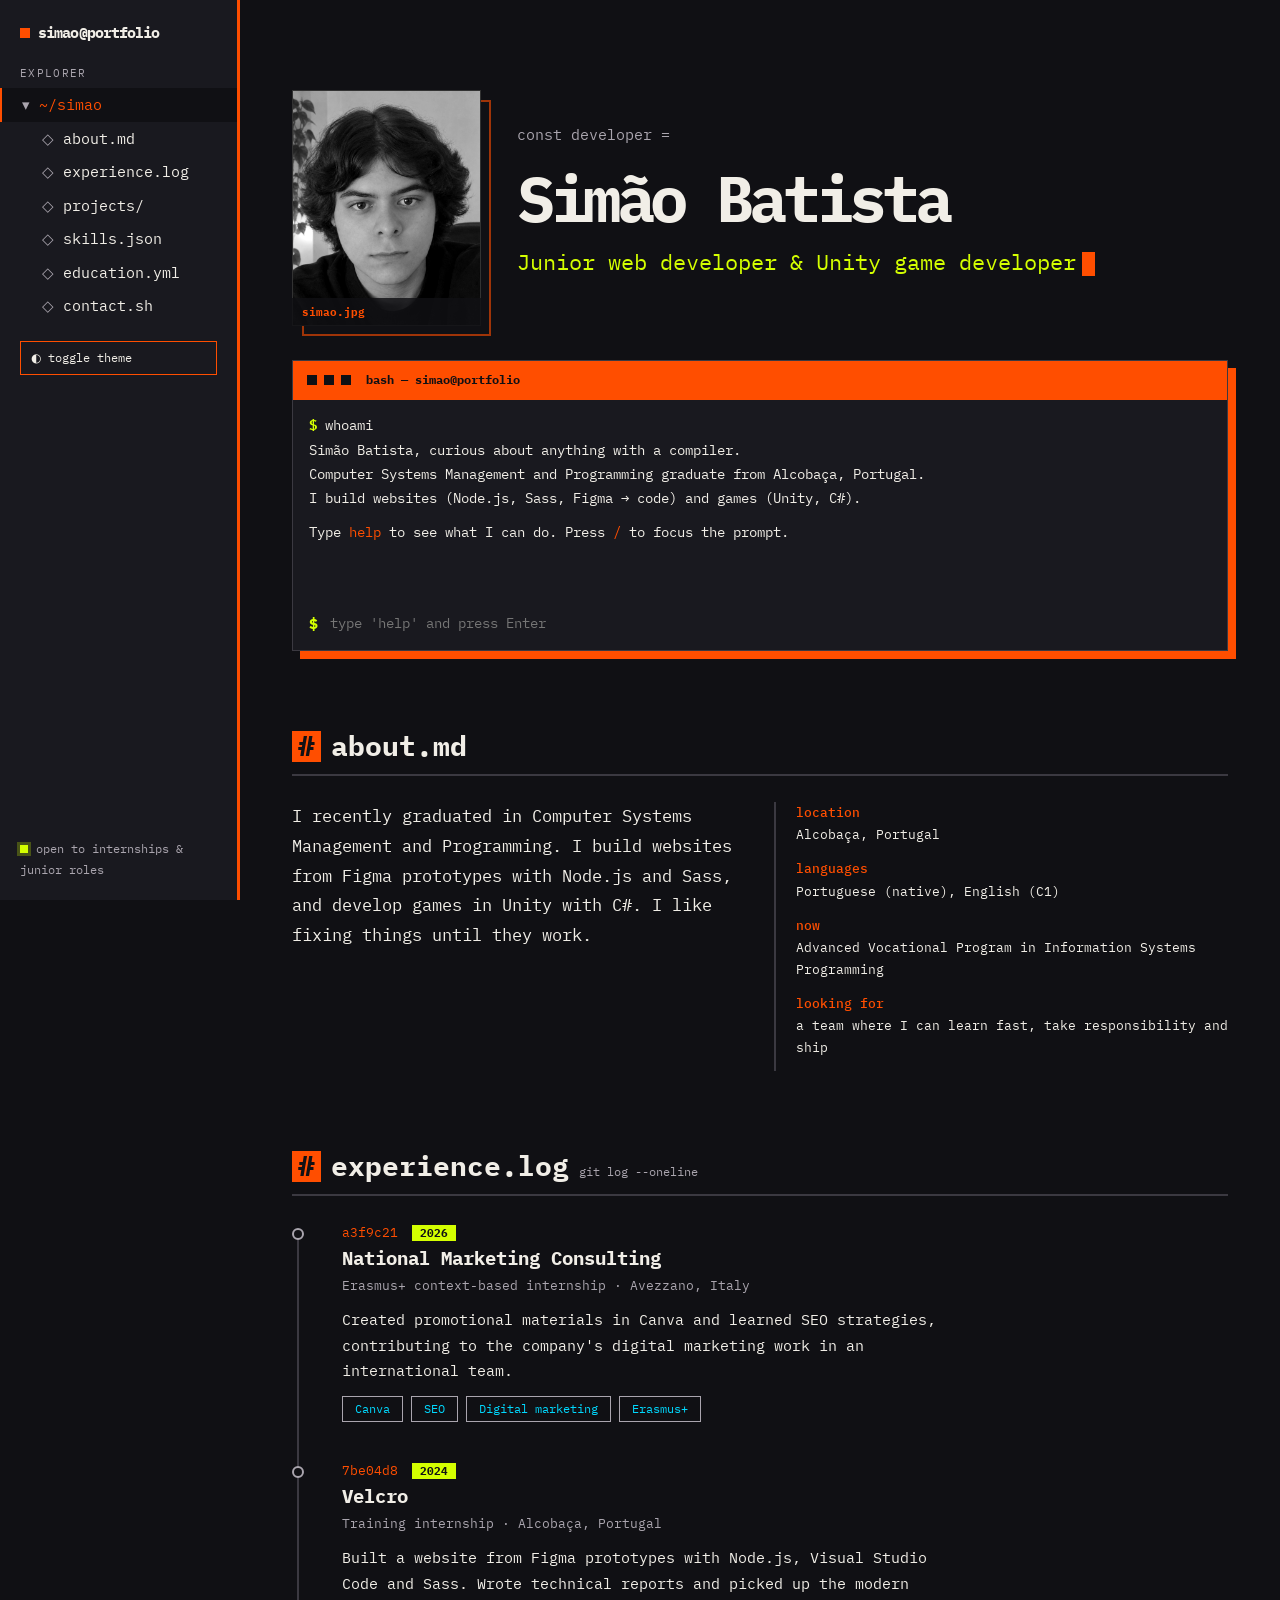
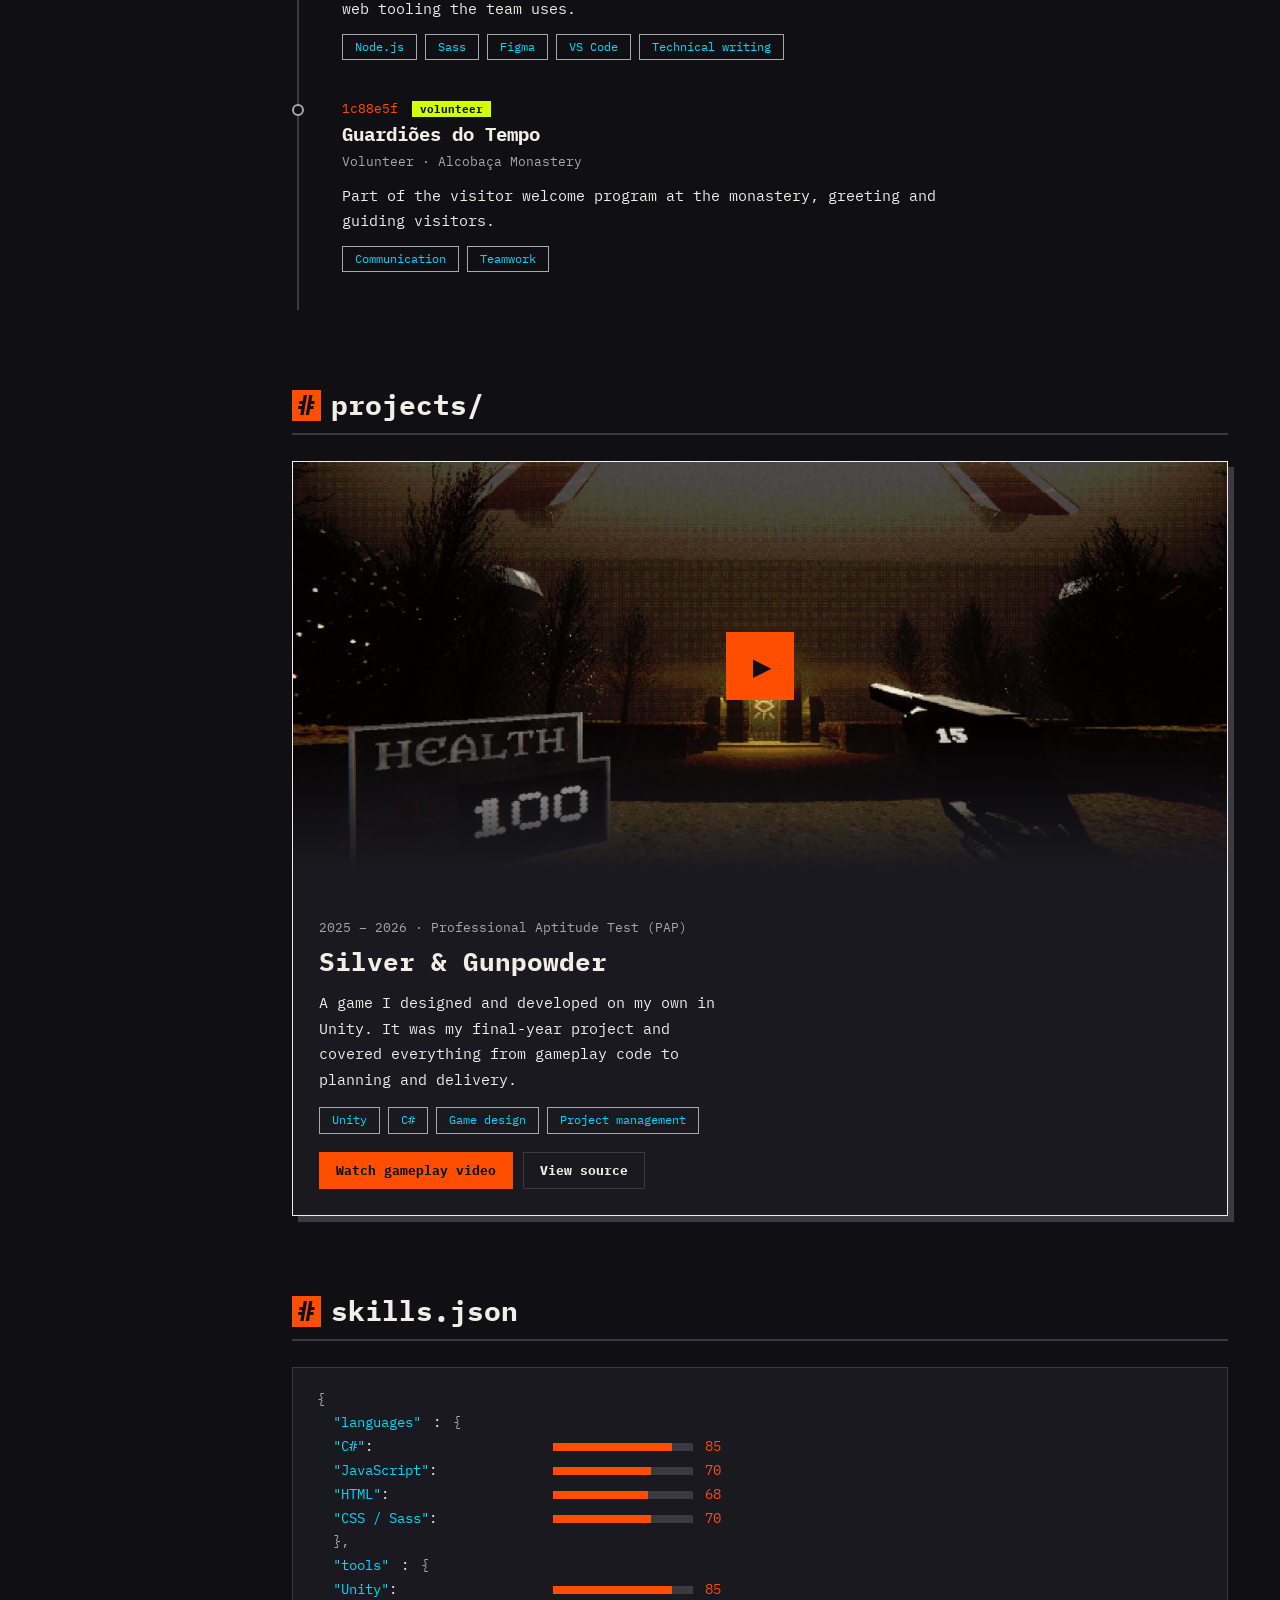
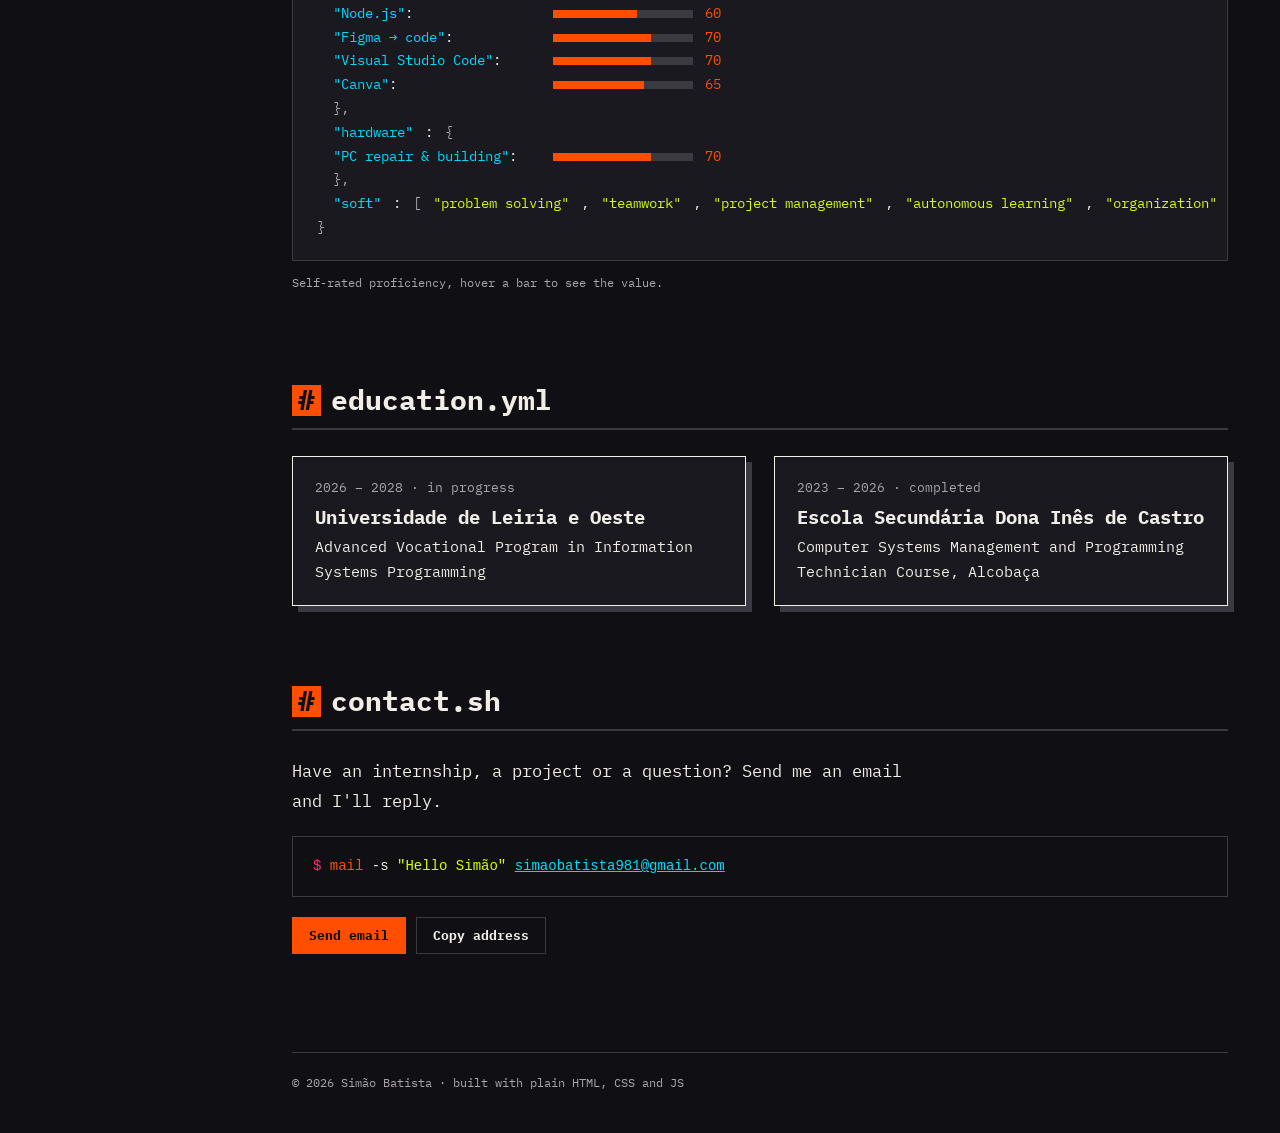
==== index.html @ 5a8675c3 "Initial portfolio upload" ====
<!DOCTYPE html>
<html lang="en" data-theme="dark">
<head>
<meta charset="utf-8">
<meta name="viewport" content="width=device-width, initial-scale=1">
<title>Simão Batista | Web &amp; Unity Game Developer in Portugal</title>
<meta name="description" content="Simão Batista is a junior web developer in Alcobaça, Portugal, building websites with HTML, CSS, JavaScript, Node.js and Sass, plus Unity games in C#.">
<meta name="author" content="Simão Batista">
<meta name="robots" content="index, follow, max-image-preview:large">
<meta name="theme-color" content="#101014">
<meta property="og:type" content="website">
<meta property="og:title" content="Simão Batista | Web &amp; Unity Game Developer in Portugal">
<meta property="og:description" content="Junior web developer in Alcobaça, Portugal. Building websites with HTML, CSS, JavaScript, Node.js and Sass, and games with Unity and C#.">
<meta property="og:locale" content="en_PT">
<meta name="twitter:card" content="summary">
<meta name="twitter:title" content="Simão Batista | Web &amp; Unity Game Developer in Portugal">
<meta name="twitter:description" content="Junior web developer in Alcobaça, Portugal. Building websites with HTML, CSS, JavaScript, Node.js and Sass, and games with Unity and C#.">
<script type="application/ld+json">
{
  "@context": "https://schema.org",
  "@type": "Person",
  "name": "Simão Batista",
  "jobTitle": "Junior Web Developer and Unity Game Developer",
  "description": "Junior web developer in Alcobaça, Portugal, building websites with HTML, CSS, JavaScript, Node.js and Sass, and developing games with Unity and C#.",
  "address": {
    "@type": "PostalAddress",
    "addressLocality": "Alcobaça",
    "addressCountry": "PT"
  },
  "knowsAbout": ["Web development", "HTML", "CSS", "JavaScript", "Node.js", "Sass", "Unity", "C#", "Computer systems"]
}
</script>
<link rel="icon" type="image/x-icon" href="./favicon.ico"><link rel="preconnect" href="https://fonts.googleapis.com">
<link rel="preconnect" href="https://fonts.gstatic.com" crossorigin>
<link href="https://fonts.googleapis.com/css2?family=IBM+Plex+Mono:wght@400;500;600;700&display=swap" rel="stylesheet">
<link rel="stylesheet" href="style.css">
</head>
<body>
<a class="skip" href="#main">Skip to content</a>

<aside class="side" aria-label="Site navigation">
  <div class="brand"><span class="dot"></span>simao@portfolio</div>
  <div class="tree-title">EXPLORER</div>
  <nav class="tree">
    <a href="#top" class="on"><i>▾</i> ~/simao</a>
    <a href="#about" class="f">about.md</a>
    <a href="#experience" class="f">experience.log</a>
    <a href="#projects" class="f">projects/</a>
    <a href="#skills" class="f">skills.json</a>
    <a href="#education" class="f">education.yml</a>
    <a href="#contact" class="f">contact.sh</a>
  </nav>
  <button id="themeBtn" class="theme" type="button" aria-label="Toggle light and dark theme">◐ toggle theme</button>
  <div class="status"><span class="live"></span>open to internships &amp; junior roles</div>
</aside>

<main id="main">
<section id="top" class="hero">
  <div class="id">
    <figure class="avatar"><img src="assets/simao.jpg" alt="Portrait of Simão Batista" width="600" height="750"><figcaption>simao.jpg</figcaption></figure>
    <div>
      <p class="muted">const developer =</p>
      <h1>Simão Batista</h1>
      <p class="role">Junior web developer &amp; Unity game developer<span class="cursor" aria-hidden="true"></span></p>
    </div>
  </div>
  <div class="term" role="region" aria-label="Interactive terminal">
    <div class="bar"><i></i><i></i><i></i><span>bash — simao@portfolio</span></div>
    <div class="out" id="out" aria-live="polite">
      <div><span class="p">$</span> <span id="typed"></span></div>
      <noscript><pre>Simão Batista — Computer Systems Management and Programming graduate. Web dev, Unity/C#, Node.js.</pre></noscript>
    </div>
    <label class="line"><span class="p">$</span>
      <input id="cmd" type="text" autocomplete="off" autocapitalize="off" spellcheck="false" placeholder="type 'help' and press Enter" aria-label="Terminal command">
    </label>
  </div>
</section>

<section id="about">
  <h2><span class="c">#</span> about.md</h2>
  <div class="grid2">
    <p class="lead">I recently graduated in Computer Systems Management and Programming. I build websites from Figma prototypes with Node.js and Sass, and develop games in Unity with C#. I like fixing things until they work.</p>
    <ul class="facts">
      <li><b>location</b> Alcobaça, Portugal</li>
      <li><b>languages</b> Portuguese (native), English (C1)</li>
      <li><b>now</b> Advanced Vocational Program in Information Systems Programming</li>
      <li><b>looking for</b> a team where I can learn fast, take responsibility and ship</li>
    </ul>
  </div>
</section>

<section id="experience">
  <h2><span class="c">#</span> experience.log <small>git log --oneline</small></h2>
  <ol class="log">
    <li>
      <div class="hash">a3f9c21 <span class="tag">2026</span></div>
      <h3>National Marketing Consulting</h3>
      <p class="meta">Erasmus+ context-based internship · Avezzano, Italy</p>
      <p>Created promotional materials in Canva and learned SEO strategies, contributing to the company's digital marketing work in an international team.</p>
      <ul class="chips"><li>Canva</li><li>SEO</li><li>Digital marketing</li><li>Erasmus+</li></ul>
    </li>
    <li>
      <div class="hash">7be04d8 <span class="tag">2024</span></div>
      <h3>Velcro</h3>
      <p class="meta">Training internship · Alcobaça, Portugal</p>
      <p>Built a website from Figma prototypes with Node.js, Visual Studio Code and Sass. Wrote technical reports and picked up the modern web tooling the team uses.</p>
      <ul class="chips"><li>Node.js</li><li>Sass</li><li>Figma</li><li>VS Code</li><li>Technical writing</li></ul>
    </li>
    <li>
      <div class="hash">1c88e5f <span class="tag">volunteer</span></div>
      <h3>Guardiões do Tempo</h3>
      <p class="meta">Volunteer · Alcobaça Monastery</p>
      <p>Part of the visitor welcome program at the monastery, greeting and guiding visitors.</p>
      <ul class="chips"><li>Communication</li><li>Teamwork</li></ul>
    </li>
  </ol>
</section>

<section id="projects">
  <h2><span class="c">#</span> projects/</h2>
	<article class="proj">
	  <a class="shot" id="shot" href="https://www.youtube.com/watch?v=t56WMLTEBsA" target="_blank" rel="noopener" aria-label="Watch the Silver &amp; Gunpowder gameplay video on YouTube">
		<img src="assets/silver-gunpowder.jpg" alt="First-person view of Silver &amp; Gunpowder: a pistol, a health bar and a glowing door in a foggy fortress courtyard" loading="lazy">
		<span class="play" aria-hidden="true">▶</span>
	  </a>

	  <div class="pbody">
		<p class="meta">2025 – 2026 · Professional Aptitude Test (PAP)</p>
		<h3>Silver &amp; Gunpowder</h3>
		<p>A game I designed and developed on my own in Unity. It was my final-year project and covered everything from gameplay code to planning and delivery.</p>

		<ul class="chips">
		  <li>Unity</li>
		  <li>C#</li>
		  <li>Game design</li>
		  <li>Project management</li>
		</ul>

		<div class="actions">
		  <a class="btn" id="videoLink" href="#" target="_blank" rel="noopener" hidden>
			Watch gameplay video
		  </a>

		  <a class="btn ghost"
			 id="repoLink"
			 href="https://github.com/simao-batista/Silver-Gunpowder"
			 target="_blank"
			 rel="noopener noreferrer">
			View source
		  </a>
	</article>
</section>

<section id="skills">
  <h2><span class="c">#</span> skills.json</h2>
  <div class="json" id="skillsJson"></div>
  <p class="muted small">Self-rated proficiency, hover a bar to see the value.</p>
</section>

<section id="education">
  <h2><span class="c">#</span> education.yml</h2>
  <div class="grid2 edu">
    <div class="card">
      <p class="meta">2026 – 2028 · in progress</p>
      <h3>Universidade de Leiria e Oeste</h3>
      <p>Advanced Vocational Program in Information Systems Programming</p>
    </div>
    <div class="card">
      <p class="meta">2023 – 2026 · completed</p>
      <h3>Escola Secundária Dona Inês de Castro</h3>
      <p>Computer Systems Management and Programming Technician Course, Alcobaça</p>
    </div>
  </div>
</section>

<section id="contact">
  <h2><span class="c">#</span> contact.sh</h2>
  <p class="lead">Have an internship, a project or a question? Send me an email and I'll reply.</p>
  <pre class="code sh"><code><span class="k">$</span> <span class="f">mail</span> -s <span class="s">"Hello Simão"</span> <a href="mailto:simaobatista981@gmail.com">simaobatista981@gmail.com</a></code></pre>
  <div class="actions">
    <a class="btn" href="mailto:simaobatista981@gmail.com">Send email</a>
    <button class="btn ghost" id="copyBtn" type="button">Copy address</button>
    <a class="btn ghost" id="ghLink" href="#" target="_blank" rel="noopener" hidden>GitHub</a>
    <a class="btn ghost" id="liLink" href="#" target="_blank" rel="noopener" hidden>LinkedIn</a>
  </div>
</section>

<footer>© <span id="yr"></span> Simão Batista · built with plain HTML, CSS and JS</footer>
</main>

<script src="script.js"></script>
</body>
</html>
---- style.css ----
:root{--bg:#101014;--panel:#19191f;--line:#3b3941;--text:#f1eee7;--muted:#aaa5ae;--amber:#ff4e00;--cyan:#00d9ff;--pink:#ff2e70;--green:#d4ff00;--r:0px}
:root[data-theme=light]{--bg:#f2f0e8;--panel:#fffdf5;--line:#25231f;--text:#201e1a;--muted:#625d56;--amber:#e33e00;--cyan:#005eb8;--pink:#bf174b;--green:#8cac00}
*,*::before,*::after{box-sizing:border-box}html{scroll-behavior:smooth}
body{margin:0;background:var(--bg);color:var(--text);font:400 15px/1.7 "IBM Plex Mono",ui-monospace,Menlo,Consolas,monospace;padding-left:240px;transition:background .15s}
h1,h2,h3{font-family:"IBM Plex Mono",ui-monospace,Menlo,Consolas,monospace;margin:0;line-height:1.1}
a{color:var(--cyan)}a:hover{color:var(--amber)}
:focus-visible{outline:2px solid var(--amber);outline-offset:3px}
.skip{position:absolute;left:-999px}.skip:focus{left:8px;top:8px;background:var(--amber);color:#000;padding:6px 10px;z-index:99}
.side{position:fixed;inset:0 auto 0 0;width:240px;background:var(--panel);border-right:1px solid var(--line);padding:20px 0;display:flex;flex-direction:column;z-index:10}
.brand{padding:0 20px 18px;font-weight:700;display:flex;gap:8px;align-items:center}
.dot{width:10px;height:10px;border-radius:50%;background:var(--amber)}
.tree-title{padding:0 20px 6px;font-size:11px;color:var(--muted);letter-spacing:.12em}
.tree a{display:block;padding:4px 20px;color:var(--text);text-decoration:none;border-left:2px solid transparent}
.tree a.f{padding-left:40px}.tree a.f::before{content:"◇ ";color:var(--muted)}
.tree a i{font-style:normal;color:var(--muted)}
.tree a:hover{background:var(--bg)}
.tree a.on{border-left-color:var(--amber);background:var(--bg);color:var(--amber)}
.theme{margin:18px 20px 0;background:none;border:1px solid var(--line);color:var(--text);font:inherit;font-size:12px;padding:6px 10px;border-radius:var(--r);cursor:pointer}
.theme:hover{border-color:var(--amber)}
.status{margin:auto 20px 0;font-size:12px;color:var(--muted)}
.live{display:inline-block;width:8px;height:8px;border-radius:50%;background:var(--green);margin-right:8px;animation:pulse 2s infinite}
@keyframes pulse{50%{opacity:.35}}
main{max-width:920px;margin:0 auto;padding:0 32px 40px}
section{padding:72px 0 8px;scroll-margin-top:10px}
.hero{padding-top:90px}
h1{font-size:clamp(34px,6vw,64px);font-weight:700;letter-spacing:-.04em;margin:6px 0 10px}
h2{font-size:clamp(20px,3vw,28px);font-weight:700;margin-bottom:26px;display:flex;align-items:baseline;gap:10px;flex-wrap:wrap}
h2 small{font:400 12px "IBM Plex Mono",monospace;color:var(--muted)}
.c{color:var(--amber)}
h3{font-size:19px;font-weight:700;margin:4px 0 6px}
.role{font-size:clamp(16px,2.2vw,22px);color:var(--cyan);margin:0 0 28px}
.cursor{display:inline-block;width:.6em;height:1.1em;background:var(--amber);vertical-align:text-bottom;margin-left:6px;animation:blink 1s steps(1) infinite}
@keyframes blink{50%{opacity:0}}
.muted{color:var(--muted)}.small{font-size:12px}
.term{background:var(--panel);border:1px solid var(--line);border-radius:var(--r);overflow:hidden;box-shadow:0 18px 50px -20px #0009}
.bar{display:flex;align-items:center;gap:7px;padding:9px 14px;border-bottom:1px solid var(--line);font-size:12px;color:var(--muted)}
.bar i{width:10px;height:10px;border-radius:50%;background:var(--line)}.bar i:first-child{background:#ff5f56}.bar i:nth-child(2){background:#ffbd2e}.bar i:nth-child(3){background:#27c93f}
.bar span{margin-left:8px}
.out{padding:14px 16px 4px;min-height:230px;max-height:340px;overflow:auto;font-size:14px}
.out pre{margin:2px 0 10px;white-space:pre-wrap;font:inherit;color:var(--text)}
.out .k{color:var(--amber)}.out .e{color:var(--pink)}
.p{color:var(--green);font-weight:700}
.line{display:flex;gap:10px;padding:6px 16px 14px;align-items:center}
.line input{flex:1;background:none;border:0;color:var(--text);font:inherit;font-size:14px;outline:0;min-width:0}
.line:focus-within{background:color-mix(in srgb,var(--amber) 6%,transparent)}
.lead{font-size:17px;line-height:1.75;margin:0 0 20px;max-width:62ch}
.grid2{display:grid;grid-template-columns:1fr 1fr;gap:28px}
.facts{list-style:none;margin:0;padding:0;border-left:2px solid var(--line);padding-left:20px}
.facts li{margin-bottom:12px;font-size:13px}.facts b{display:block;color:var(--amber);font-weight:500}
.log{list-style:none;margin:0;padding:0 0 0 28px}
.log>li{position:relative;z-index:1;padding:0 0 38px 22px}
.log>li::before{content:"";position:absolute;left:-28px;top:6px;width:12px;height:12px;border-radius:50%;background:var(--bg);border:2px solid var(--muted)}
.hash{color:var(--amber);font-size:13px}
.tag{color:var(--bg);background:var(--cyan);padding:1px 8px;border-radius:99px;font-size:11px;margin-left:6px}
.meta{color:var(--muted);font-size:13px;margin:0 0 8px}
.log p{margin:0 0 10px;max-width:66ch}
.chips{list-style:none;display:flex;flex-wrap:wrap;gap:8px;margin:12px 0 0;padding:0}
.chips li{border:1px solid var(--line);border-radius:99px;padding:2px 12px;font-size:12px;color:var(--cyan)}
.proj{display:grid;grid-template-columns:1fr 1.1fr;gap:24px;background:var(--panel);border:1px solid var(--line);border-radius:var(--r);padding:26px}
.proj h3{font-size:26px}
.code{margin:0;background:var(--bg);border:1px solid var(--line);border-radius:var(--r);padding:16px;font-size:12.5px;line-height:1.6;overflow:auto;white-space:pre}
.code .k{color:var(--pink)}.code .t{color:var(--cyan)}.code .f{color:var(--amber)}.code .s{color:var(--green)}.code .n{color:var(--amber)}
.sh{padding:18px 20px;font-size:14px;margin-bottom:20px}
.actions{display:flex;flex-wrap:wrap;gap:10px;margin-top:18px}
.btn{display:inline-block;font:500 13px "IBM Plex Mono",monospace;background:var(--amber);color:#04140a;border:1px solid var(--amber);padding:9px 16px;border-radius:var(--r);text-decoration:none;cursor:pointer}
.btn:hover{background:transparent;color:var(--amber)}
.btn.ghost{background:transparent;color:var(--text);border-color:var(--line)}.btn.ghost:hover{border-color:var(--amber);color:var(--amber)}
[hidden]{display:none!important}
.json{background:var(--panel);border:1px solid var(--line);border-radius:var(--r);padding:20px 24px;font-size:14px;overflow-x:auto}
.json .key{color:var(--cyan)}.json .str{color:var(--green)}.json .br{color:var(--muted)}
.json .row{display:flex;align-items:center;gap:12px;padding-left:2ch;white-space:nowrap}
.json .row .name{min-width:26ch}
.meter{flex:0 0 140px;height:8px;background:var(--line);border-radius:99px;overflow:hidden}
.meter span{display:block;height:100%;width:0;background:var(--amber);transition:width 1.1s cubic-bezier(.2,.8,.2,1)}
.json .num{color:var(--amber);width:4ch}
.card{background:var(--panel);border:1px solid var(--line);border-radius:var(--r);padding:20px 22px}
.card p:last-child{margin:0}
footer{margin-top:90px;padding-top:20px;border-top:1px solid var(--line);color:var(--muted);font-size:12px}
body.party main,body.party .side{animation:hue 3s linear infinite!important}@keyframes hue{to{filter:hue-rotate(360deg)}}
.toast{position:fixed;left:50%;bottom:28px;translate:-50% 20px;background:var(--panel);color:var(--amber);border:1px solid var(--amber);padding:10px 18px;border-radius:var(--r);font-size:13px;opacity:0;z-index:99;pointer-events:none;transition:opacity .3s,translate .3s;box-shadow:0 0 30px -6px var(--amber)}
.toast.show{opacity:1;translate:-50% 0}
@media(max-width:860px){
 body{padding-left:0;padding-top:52px}
 .side{inset:0 0 auto 0;width:auto;height:auto;flex-direction:row;align-items:center;padding:0;overflow-x:auto;border-right:0;border-bottom:1px solid var(--line)}
 .brand,.tree-title,.status,.tree a i,.tree a:first-child{display:none}
 .tree{display:flex}.tree a,.tree a.f{padding:14px 12px;white-space:nowrap;border-left:0;border-bottom:2px solid transparent}
 .tree a.f::before{content:""}.tree a.on{border-bottom-color:var(--amber)}
 .theme{margin:0 10px;white-space:nowrap}
 main{padding:0 18px 30px}.grid2,.proj{grid-template-columns:1fr}
 section{scroll-margin-top:56px}.hero{padding-top:50px}
 .json .name{min-width:0}.meter{flex-basis:80px}
}
@media(prefers-reduced-motion:reduce){*{animation:none!important;transition:none!important}html{scroll-behavior:auto}}

/* ---- motion + detail ---- */
body::after{content:"";position:fixed;inset:0;pointer-events:none;z-index:50;background:repeating-linear-gradient(0deg,transparent 0 3px,#00000012 3px 4px);opacity:.25}
.term{transition:box-shadow .12s steps(2,end),border-color .12s steps(2,end)}
.term:focus-within{border-color:var(--amber);box-shadow:0 0 0 1px var(--amber),0 0 40px -8px color-mix(in srgb,var(--amber) 55%,transparent)}
.out>*{animation:in .3s steps(5,end) both}@keyframes in{from{opacity:0;transform:translateY(4px)}}
.rv{opacity:0;transform:translateY(8px);transition:opacity .38s steps(7,end),transform .38s steps(5,end);transition-delay:var(--d,0ms)}
.rv.in{opacity:1;transform:none}
.log{position:relative;border-left:0}
.log::before{content:"";position:absolute;z-index:0;left:5px;top:12px;bottom:0;width:2px;background:var(--line)}
.log::after{content:"";position:absolute;z-index:0;left:5px;top:12px;width:2px;max-height:calc(100% - 12px);height:var(--prog,0%);background:var(--amber);box-shadow:0 0 10px var(--amber);transition:height .15s}
.log>li::before{transition:background .3s,box-shadow .3s}
.log>li:hover::before{background:var(--amber);box-shadow:0 0 14px var(--amber)}
.chips li{transition:transform .25s,border-color .25s,background .25s,box-shadow .25s}
.chips li:hover{transform:translateY(-3px);border-color:var(--amber);background:color-mix(in srgb,var(--amber) 10%,transparent);box-shadow:0 6px 16px -8px var(--amber)}
.card,.proj{transition:transform .35s cubic-bezier(.2,.8,.2,1),border-color .35s,box-shadow .35s}
.card:hover,.proj:hover{border-color:var(--amber);box-shadow:0 20px 50px -26px var(--amber)}
.card:hover{transform:translateY(-4px)}
.tree a{transition:background .12s steps(2,end),color .12s steps(2,end)}
.btn{transition:transform .2s,background .2s,color .2s,box-shadow .2s}
.btn:hover{transform:translateY(-2px);box-shadow:0 8px 22px -8px var(--amber)}
.shot{position:relative;display:block;margin:-26px -26px 22px;grid-column:1/-1;overflow:hidden;border-radius:var(--r) var(--r) 0 0;aspect-ratio:16/7;background:#000}
.shot img{width:100%;height:100%;object-fit:cover;object-position:center 60%;display:block;transition:transform .8s cubic-bezier(.2,.8,.2,1),filter .5s;filter:saturate(.9)}
.shot:hover img{transform:scale(1.06);filter:saturate(1.2)}
.shot::after{content:"";position:absolute;inset:0;background:linear-gradient(transparent 50%,var(--panel))}
.play{position:absolute;z-index:2;left:50%;top:50%;translate:-50% -50%;width:68px;height:68px;border-radius:50%;background:color-mix(in srgb,var(--bg) 70%,transparent);border:2px solid var(--amber);display:grid;place-items:center;color:var(--amber);font-size:24px;padding-left:4px;transition:transform .3s,background .3s,color .3s;animation:ping 2.4s infinite}
.shot:hover .play{transform:scale(1.15);background:var(--amber);color:#04140a}
@keyframes ping{0%{box-shadow:0 0 0 0 color-mix(in srgb,var(--amber) 55%,transparent)}100%{box-shadow:0 0 0 24px transparent}}
.meter span{box-shadow:0 0 10px var(--amber)}
.json .row{transition:background .2s}.json .row:hover{background:color-mix(in srgb,var(--amber) 7%,transparent)}
.cursor{box-shadow:0 0 12px var(--amber)}
@media(max-width:860px){.shot{margin:-26px -26px 18px;aspect-ratio:16/9}}

.log>li.reached::before,.log>li:hover::before{background:var(--amber);border-color:var(--amber);box-shadow:0 0 14px var(--amber)}
.id{display:flex;align-items:center;gap:36px;margin-bottom:34px}
.avatar{flex:none;margin:0;width:189px;position:relative}
.avatar::before{content:"";position:absolute;inset:10px -10px -10px 10px;border:1px solid var(--amber);border-radius:var(--r);opacity:.6;transition:inset .35s cubic-bezier(.2,.8,.2,1),opacity .35s}
.avatar:hover::before{inset:0;opacity:1}
.avatar img{position:relative;display:block;width:100%;height:auto;aspect-ratio:4/5;object-fit:cover;object-position:center 30%;border-radius:var(--r);border:1px solid var(--line);background:var(--panel)}
.avatar figcaption{position:absolute;z-index:1;left:0;bottom:0;right:0;padding:5px 10px;font-size:11px;color:var(--amber);background:color-mix(in srgb,var(--bg) 82%,transparent);border-radius:0 0 var(--r) var(--r)}
.id h1{margin-top:2px}
@media(max-width:600px){.id{flex-direction:column;align-items:flex-start;gap:26px}.avatar{width:140px}}
.proj .code {
  grid-column: 1 / -1;
  max-height: 600px;
  overflow: auto;
}

/* Hard-edged, high-contrast workstation treatment */
h1{text-shadow:none;letter-spacing:-.075em}
h1:hover{animation:none}
main{max-width:1000px}
.side{border-right:3px solid var(--amber)}
.brand{letter-spacing:-.06em}
.dot,.live{border-radius:0}
.live{animation:none;box-shadow:0 0 0 3px color-mix(in srgb,var(--green) 25%,transparent)}
.theme,.term,.proj,.json,.card,.code,.avatar img{border-radius:0}
.theme{border-color:var(--amber);text-align:left}
.term{box-shadow:8px 8px 0 var(--amber)}
.term:focus-within{box-shadow:8px 8px 0 var(--cyan);border-color:var(--cyan)}
.bar{background:var(--amber);color:#101014;border-bottom:0;font-weight:700}
.bar i{border-radius:0}
.bar i:first-child,.bar i:nth-child(2),.bar i:nth-child(3){background:#101014}
.out{min-height:205px}
h2{border-bottom:2px solid var(--line);padding-bottom:12px}
h2 .c{background:var(--amber);color:#101014;padding:0 6px}
.role{color:var(--green)}
.tag{border-radius:0;background:var(--green);color:#101014;font-weight:700}
.chips li{border-radius:0;border-color:var(--muted)}
.chips li:hover{transform:none;box-shadow:none}
.proj,.card{border:1px solid var(--text);box-shadow:6px 6px 0 var(--line)}
.proj:hover,.card:hover{transform:none;border-color:var(--amber);box-shadow:6px 6px 0 var(--amber)}
.btn{font-family:"IBM Plex Mono",ui-monospace,Menlo,Consolas,monospace;font-weight:700}
.btn:hover{transform:none;box-shadow:4px 4px 0 var(--cyan)}
.play{border-radius:0;animation:none;background:var(--amber);color:#101014}
.shot::after{background:linear-gradient(transparent 65%,var(--panel))}
.meter,.meter span{border-radius:0}
.meter span{box-shadow:none}
.json .row:hover{background:color-mix(in srgb,var(--cyan) 12%,transparent)}
.log::after{box-shadow:none}
.log>li.reached::before,.log>li:hover::before{box-shadow:none}
.avatar::before{border-radius:0;border-width:2px}
.avatar img{filter:grayscale(1) contrast(1.12)}
.avatar:hover img{filter:grayscale(.35) contrast(1.1)}
.avatar figcaption{font-weight:700}
.tree a{transition:background .12s steps(2,end),color .12s steps(2,end)}
.tree a.f:hover{padding-left:40px}
.btn,.card,.proj,.shot img,.cursor{transition-timing-function:steps(5,end)}
.cursor{box-shadow:none}
body::after{display:none}
@media(max-width:860px){
 .side{border-right:0;border-bottom:3px solid var(--amber)}
 .term{box-shadow:5px 5px 0 var(--amber)}
}
@media(prefers-reduced-motion:reduce){.rv{opacity:1;transform:none}}

.not-found{min-height:100vh;padding:0;display:grid;place-items:center;background:var(--bg)}
.not-found-main{width:min(720px,100%);margin:0;padding:clamp(24px,7vw,72px);border:2px solid var(--amber);box-shadow:10px 10px 0 var(--line)}
.not-found-prompt{margin:0;color:var(--muted);font-size:13px}
.not-found-prompt span{color:var(--green);font-weight:700}
.not-found-code{margin:12px 0 -8px;color:var(--amber);font-size:clamp(100px,24vw,210px);font-weight:700;line-height:.95;letter-spacing:-.12em}
.not-found h1{font-size:clamp(26px,6vw,42px);letter-spacing:-.08em}
.not-found-copy{max-width:52ch;margin:18px 0;color:var(--muted)}
.not-found-actions{display:flex;flex-wrap:wrap;gap:12px;margin-top:28px}
.not-found-foot{margin:38px 0 0;padding-top:14px;border-top:1px solid var(--line);color:var(--muted);font-size:12px}
.not-found-foot a{color:var(--cyan)}
@media(max-width:600px){.not-found-main{box-shadow:6px 6px 0 var(--line)}}
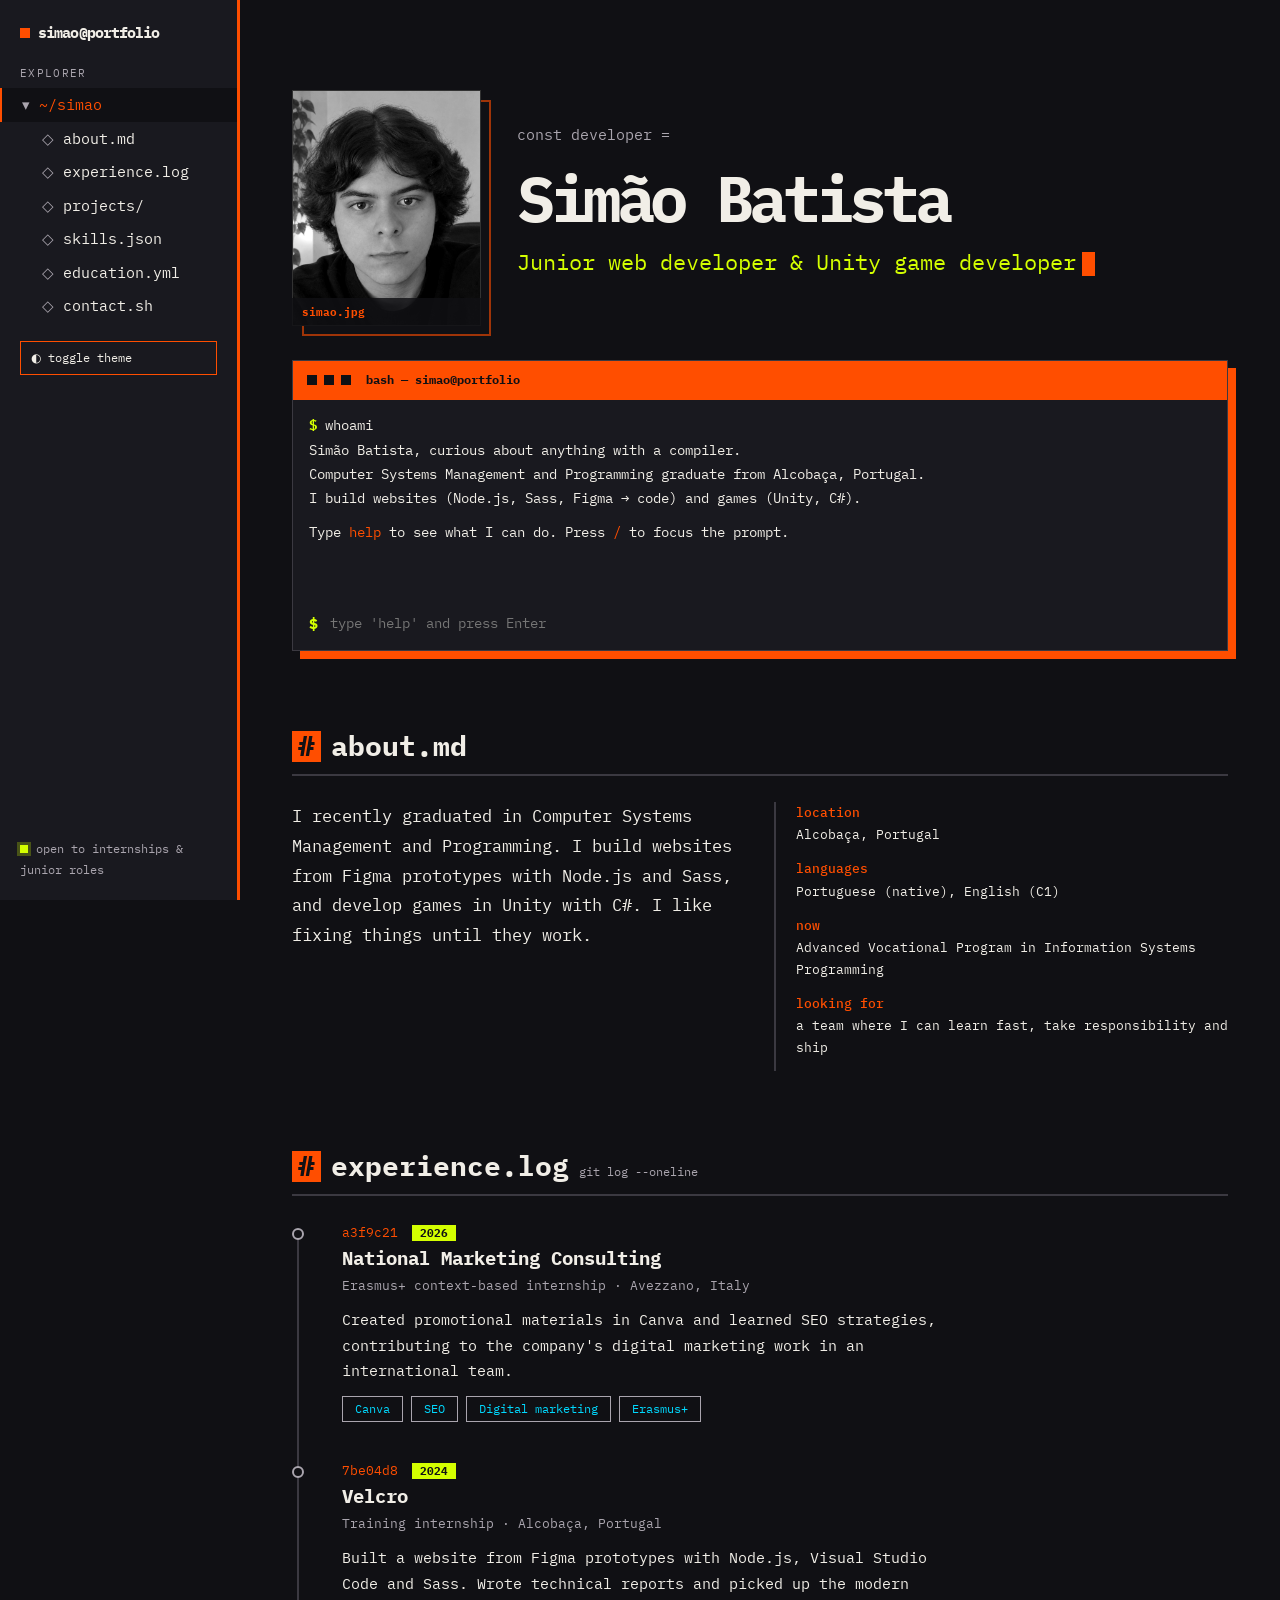
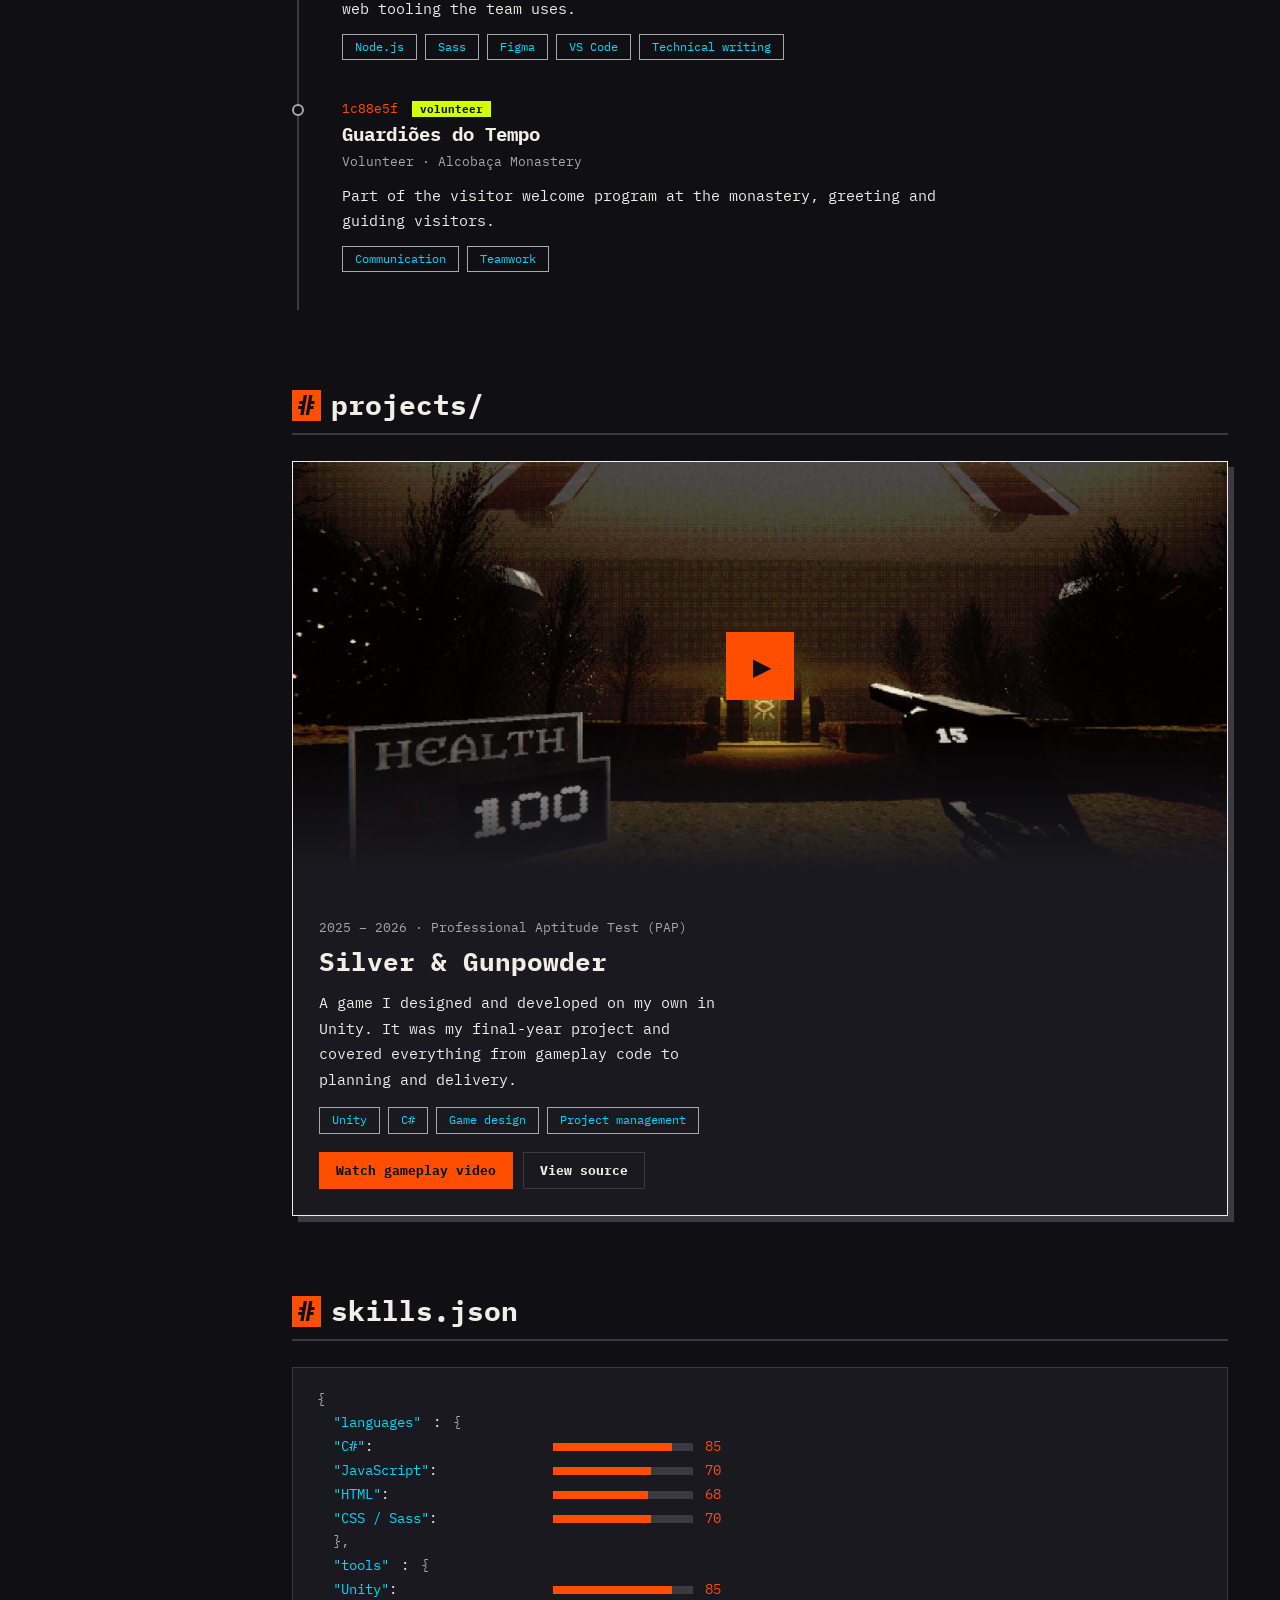
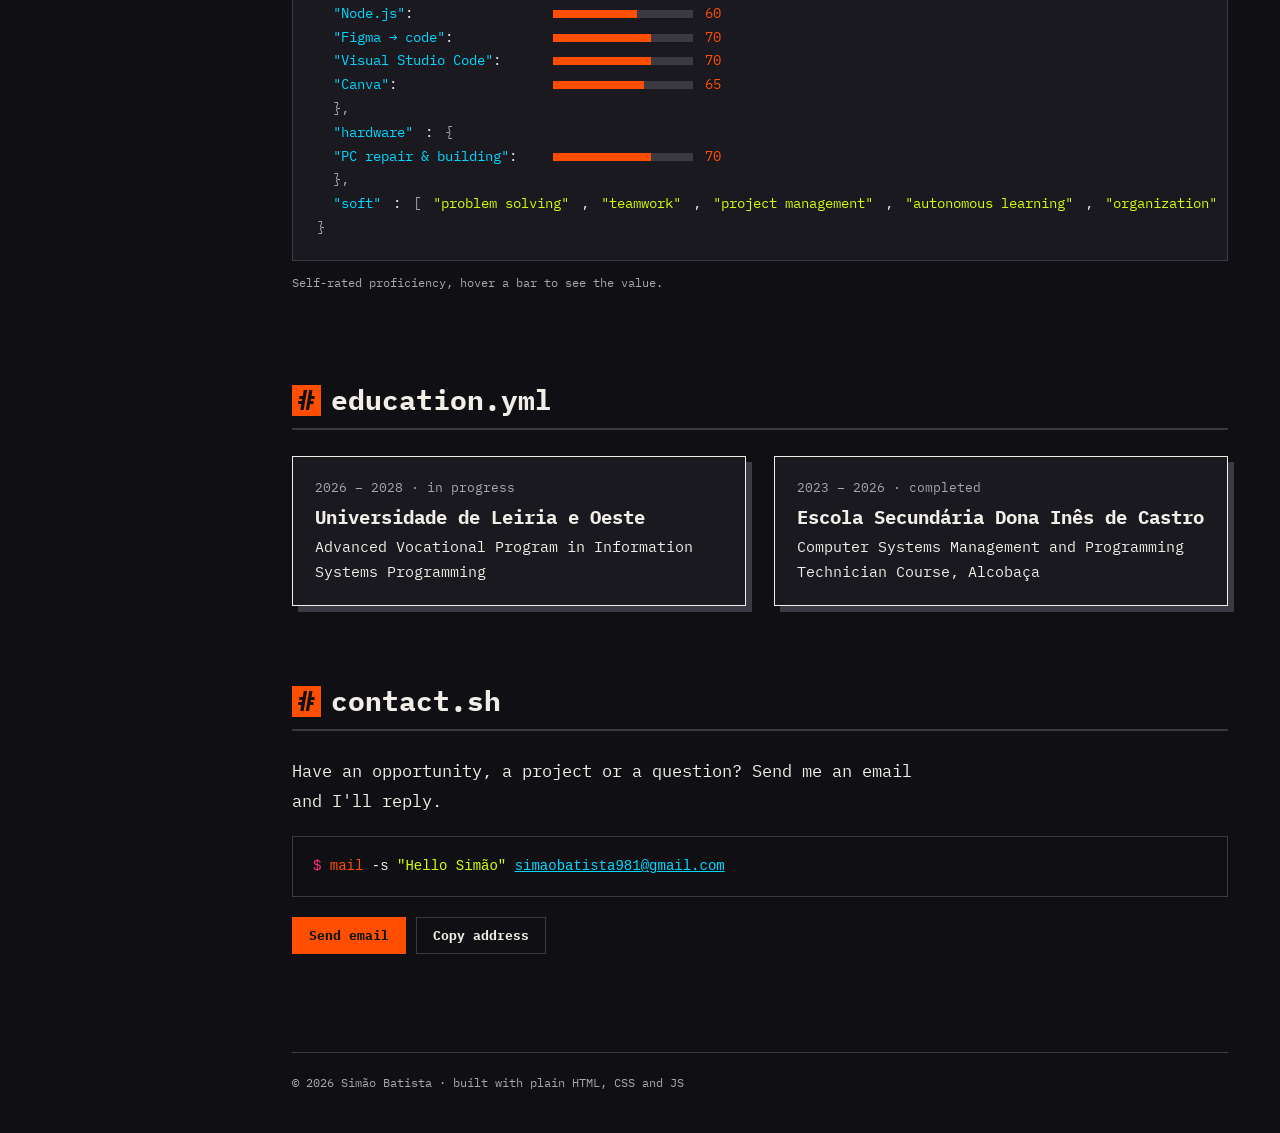
==== commit 439b1398: "Update contact message for clarity" ====
--- a/index.html
+++ b/index.html
@@ -30,7 +30,7 @@
   "knowsAbout": ["Web development", "HTML", "CSS", "JavaScript", "Node.js", "Sass", "Unity", "C#", "Computer systems"]
 }
 </script>
-<link rel="icon" type="image/x-icon" href="./favicon.ico"><link rel="preconnect" href="https://fonts.googleapis.com">
+<link rel="shortcut icon" type="image/x-icon" href="favicon.ico?"><link rel="preconnect" href="https://fonts.googleapis.com">
 <link rel="preconnect" href="https://fonts.gstatic.com" crossorigin>
 <link href="https://fonts.googleapis.com/css2?family=IBM+Plex+Mono:wght@400;500;600;700&display=swap" rel="stylesheet">
 <link rel="stylesheet" href="style.css">
@@ -175,7 +175,7 @@
 
 <section id="contact">
   <h2><span class="c">#</span> contact.sh</h2>
-  <p class="lead">Have an internship, a project or a question? Send me an email and I'll reply.</p>
+  <p class="lead">Have an opportunity, a project or a question? Send me an email and I'll reply.</p>
   <pre class="code sh"><code><span class="k">$</span> <span class="f">mail</span> -s <span class="s">"Hello Simão"</span> <a href="mailto:simaobatista981@gmail.com">simaobatista981@gmail.com</a></code></pre>
   <div class="actions">
     <a class="btn" href="mailto:simaobatista981@gmail.com">Send email</a>
